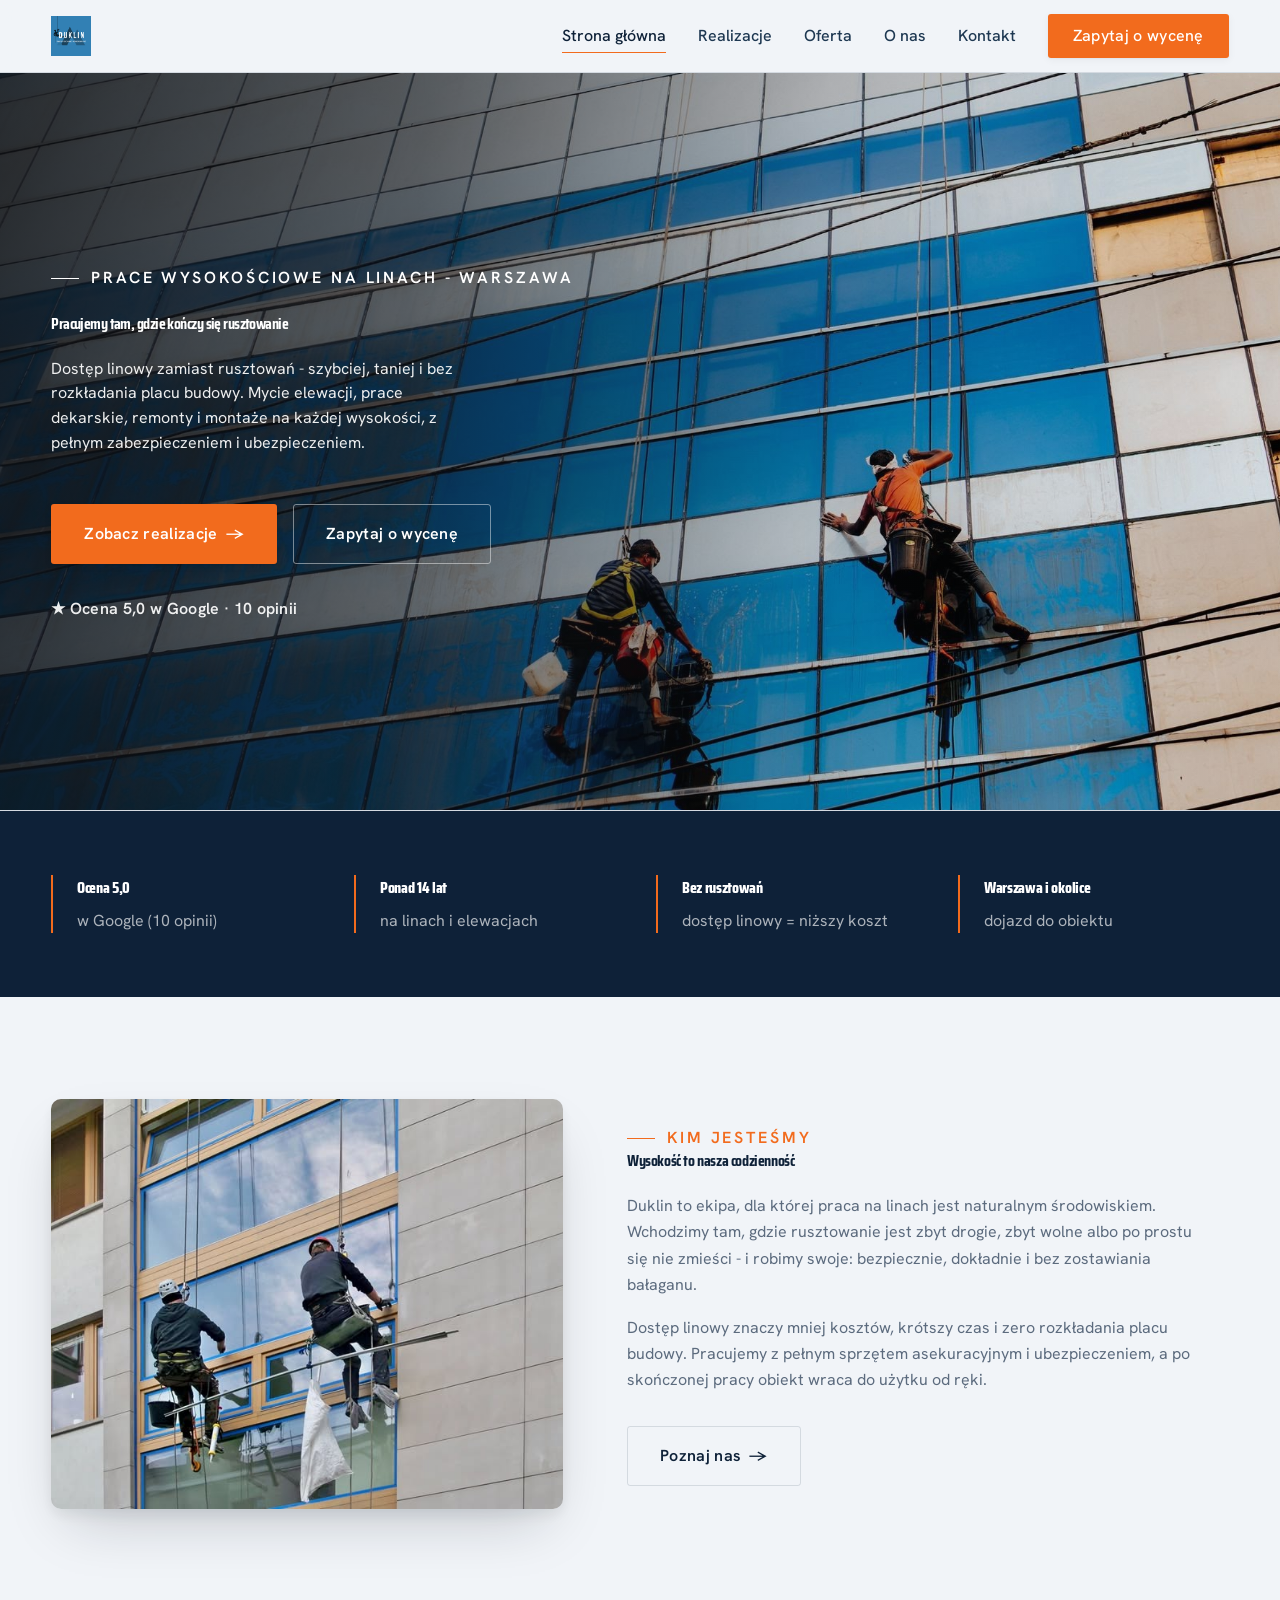
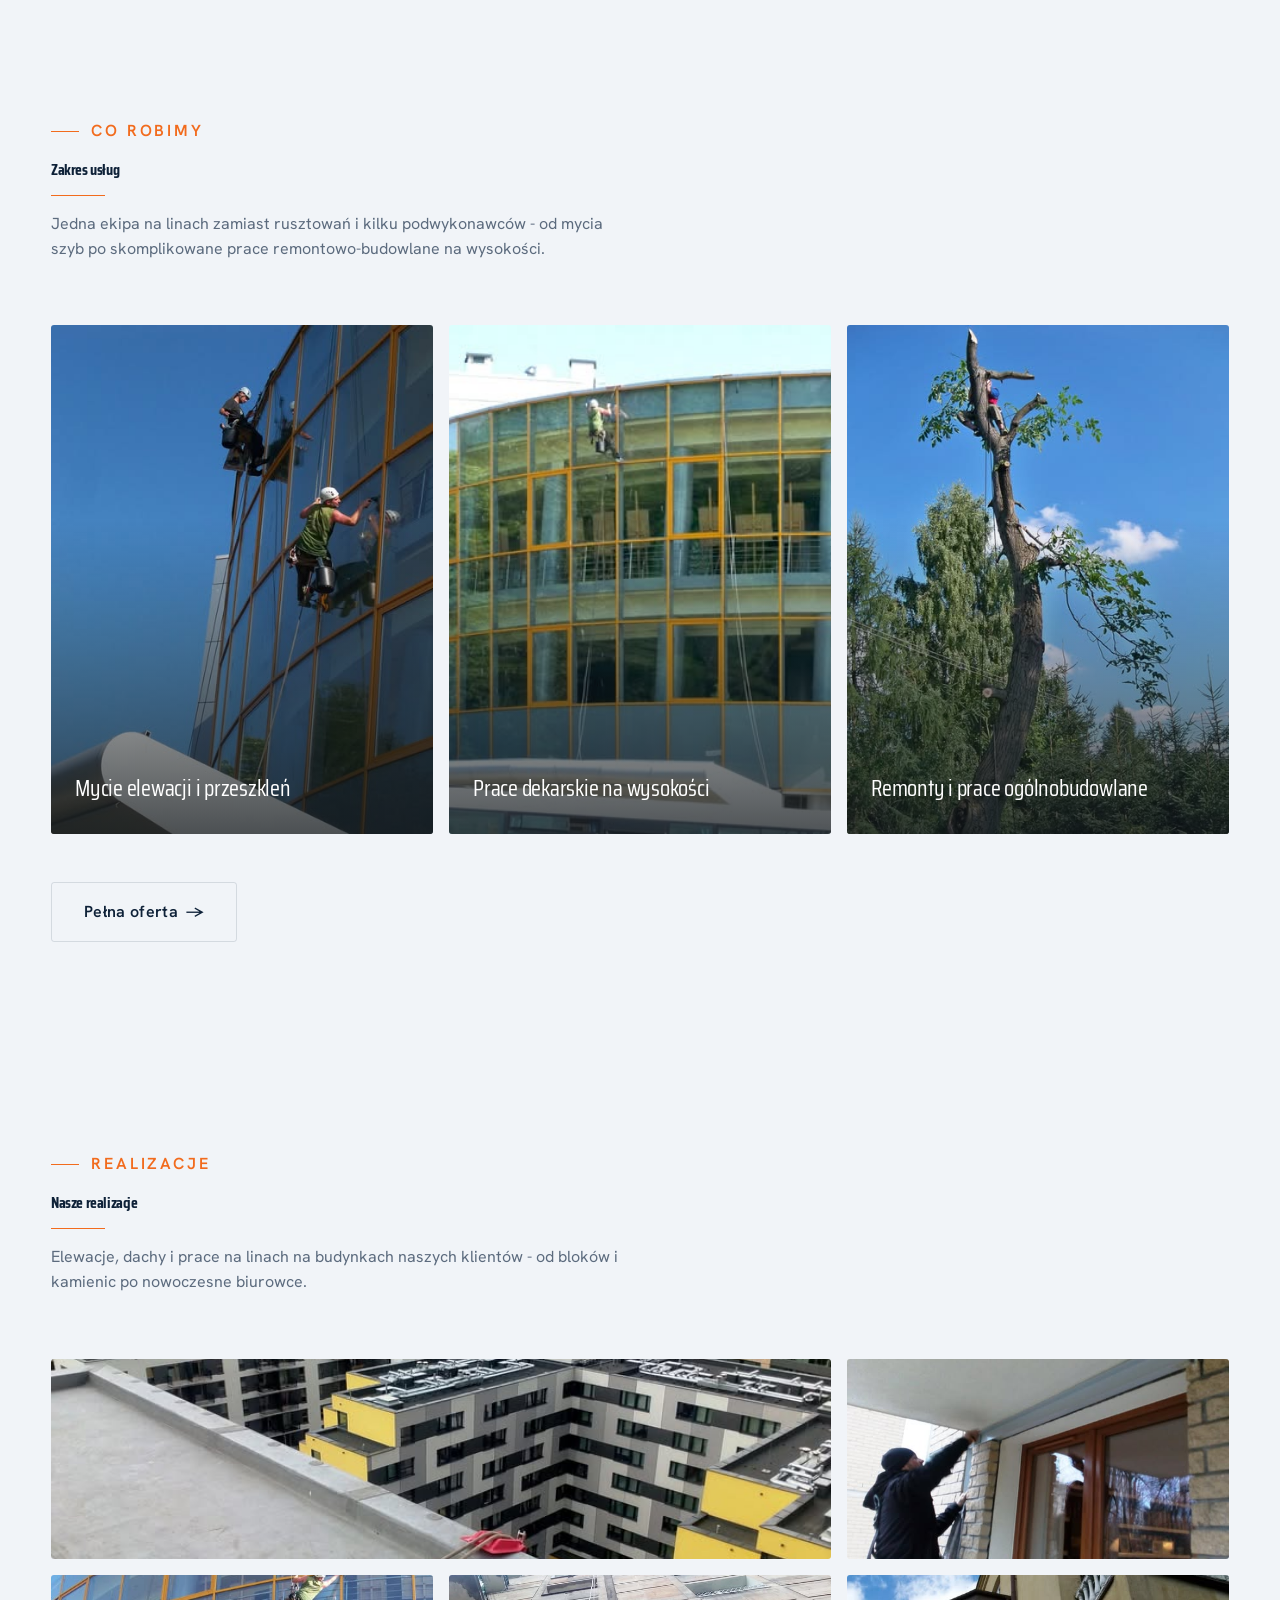
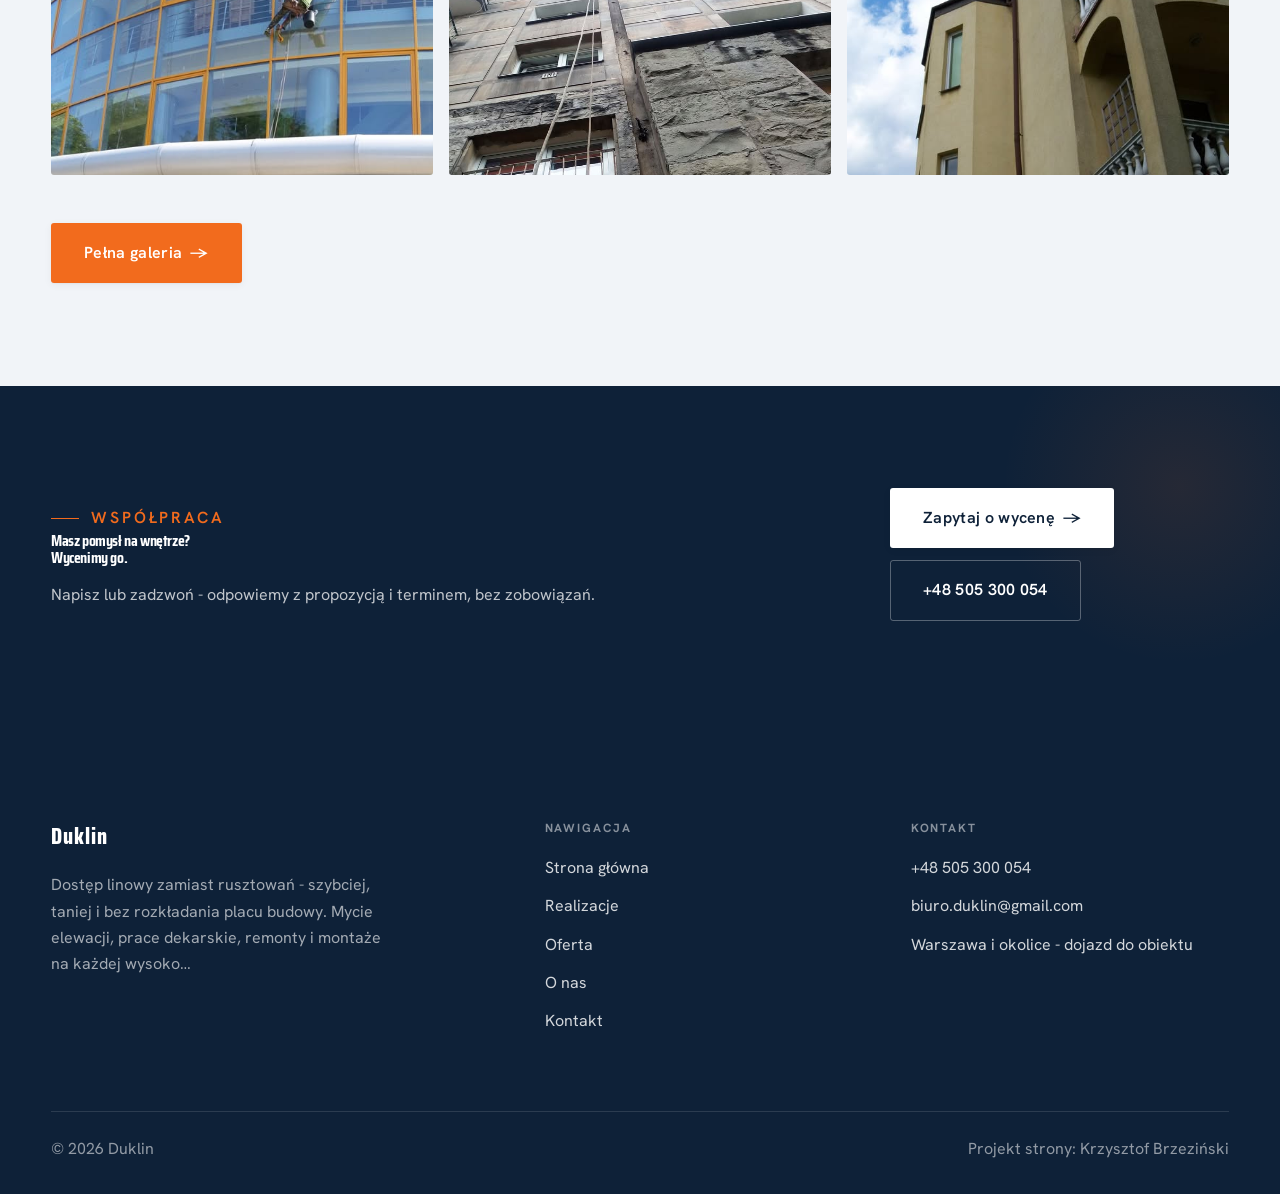
==== index.html @ f9e6fe44 "Strona demo: Duklin prace wysokościowe (multipage premium, realne zdjęcia z FB + logo + ocena 5,0)" ====
<!DOCTYPE html>
<html lang="pl">
<head>
<meta charset="UTF-8">
<meta name="viewport" content="width=device-width, initial-scale=1.0">
<title>Duklin - Prace wysokościowe na linach - Warszawa</title>
<meta name="description" content="Duklin - prace wysokościowe metodą dostępu linowego: mycie elewacji i szyb, prace dekarskie i remontowe na wysokości, montaż i zabezpieczenia. Bez rusztowań. Bezpłatna wycena.">
<link rel="preconnect" href="https://fonts.googleapis.com">
<link rel="preconnect" href="https://fonts.gstatic.com" crossorigin>
<link href="https://fonts.googleapis.com/css2?family=Saira+Condensed:wght@600;700;800&family=Hanken+Grotesk:wght@400;500;600&display=swap" rel="stylesheet">
<link rel="stylesheet" href="assets/styles.css">
</head>
<body>

<header class="nav">
  <div class="wrap nav-inner">
    <a class="brand brand-has-logo" href="index.html"><img class="brand-logo" src="img/logo.png" alt="Duklin"></a>
    <nav class="nav-links">
      <a href="index.html" class="active">Strona główna</a>
      <a href="realizacje.html">Realizacje</a>
      <a href="oferta.html">Oferta</a>
      <a href="o-nas.html">O nas</a>
      <a href="kontakt.html">Kontakt</a>
      <a href="kontakt.html" class="btn btn-accent">Zapytaj o wycenę</a>
    </nav>
    <button class="nav-toggle" aria-label="Menu"><span></span><span></span><span></span></button>
  </div>
</header>

<section class="hero-cine">
  <img src="img/hero.jpg" alt="Duklin - Pracujemy tam, gdzie kończy się rusztowanie">
  <div class="wrap">
    <div class="hero-copy">
      <span class="eyebrow">Prace wysokościowe na linach - Warszawa</span>
      <h1>Pracujemy tam, gdzie kończy się rusztowanie</h1>
      <p class="lead">Dostęp linowy zamiast rusztowań - szybciej, taniej i bez rozkładania placu budowy. Mycie elewacji, prace dekarskie, remonty i montaże na każdej wysokości, z pełnym zabezpieczeniem i ubezpieczeniem.</p>
      <div class="hero-actions">
        <a href="realizacje.html" class="btn btn-accent">Zobacz realizacje <span class="arr">→</span></a>
        <a href="kontakt.html" class="btn btn-ghost" style="color:#fff;border-color:rgba(255,255,255,.45)">Zapytaj o wycenę</a>
      </div>
      <div style="margin-top:var(--space-6);color:#fff;font-weight:600;letter-spacing:.02em;opacity:.92">★ Ocena 5,0 w Google · 10 opinii</div>
    </div>
  </div>
</section>
<section class="strip" style="padding-block:0">
  <div class="wrap">
    <div class="item reveal"><div class="k">Ocena 5,0</div><div class="v">w Google (10 opinii)</div></div>
    <div class="item reveal"><div class="k">Ponad 14 lat</div><div class="v">na linach i elewacjach</div></div>
    <div class="item reveal"><div class="k">Bez rusztowań</div><div class="v">dostęp linowy = niższy koszt</div></div>
    <div class="item reveal"><div class="k">Warszawa i okolice</div><div class="v">dojazd do obiektu</div></div>
  </div>
</section>
<section>
  <div class="wrap split">
    <div class="split-art reveal"><img src="img/g1.jpg" alt="Duklin - realizacja"></div>
    <div class="split-copy reveal">
      <span class="eyebrow">Kim jesteśmy</span>
      <h2>Wysokość to nasza codzienność</h2>
      <p class="muted">Duklin to ekipa, dla której praca na linach jest naturalnym środowiskiem. Wchodzimy tam, gdzie rusztowanie jest zbyt drogie, zbyt wolne albo po prostu się nie zmieści - i robimy swoje: bezpiecznie, dokładnie i bez zostawiania bałaganu.</p>
      <p class="muted">Dostęp linowy znaczy mniej kosztów, krótszy czas i zero rozkładania placu budowy. Pracujemy z pełnym sprzętem asekuracyjnym i ubezpieczeniem, a po skończonej pracy obiekt wraca do użytku od ręki.</p>
      <a href="o-nas.html" class="btn btn-ghost">Poznaj nas <span class="arr">→</span></a>
    </div>
  </div>
</section>
<section>
  <div class="wrap">
    <div class="head reveal">
      <span class="eyebrow">Co robimy</span>
      <h2>Zakres usług</h2>
      <p>Jedna ekipa na linach zamiast rusztowań i kilku podwykonawców - od mycia szyb po skomplikowane prace remontowo-budowlane na wysokości.</p>
    </div>
    <div class="gateways">
      <a href="oferta.html" class="gateway reveal"><img src="img/g2.jpg" alt="Mycie elewacji i przeszkleń"><span class="g-ttl">Mycie elewacji i przeszkleń</span></a>
      <a href="oferta.html" class="gateway reveal"><img src="img/g3.jpg" alt="Prace dekarskie na wysokości"><span class="g-ttl">Prace dekarskie na wysokości</span></a>
      <a href="oferta.html" class="gateway reveal"><img src="img/g4.jpg" alt="Remonty i prace ogólnobudowlane"><span class="g-ttl">Remonty i prace ogólnobudowlane</span></a>
    </div>
    <div style="margin-top:var(--space-7)" class="reveal"><a href="oferta.html" class="btn btn-ghost">Pełna oferta <span class="arr">→</span></a></div>
  </div>
</section>
<section>
  <div class="wrap">
    <div class="head reveal">
      <span class="eyebrow">Realizacje</span>
      <h2>Nasze realizacje</h2>
      <p>Elewacje, dachy i prace na linach na budynkach naszych klientów - od bloków i kamienic po nowoczesne biurowce.</p>
    </div>
    <div class="gallery">
      <div class="tile t-two3 reveal"><img src="img/g5.jpg" alt="Alpiniści na szklanej elewacji"><div class="cap">Alpiniści na szklanej elewacji<small>Mycie i prace na przeszkleniach biurowca</small></div></div>
      <div class="tile t-third reveal"><img src="img/g6.jpg" alt="Prace na linach przy biurowcu"><div class="cap">Prace na linach przy biurowcu<small>Dostęp linowy bez rusztowań</small></div></div>
      <div class="tile t-third reveal"><img src="img/g7.jpg" alt="Nowoczesny biurowiec"><div class="cap">Nowoczesny biurowiec<small>Mycie elewacji szklanej na wysokości</small></div></div>
      <div class="tile t-third reveal"><img src="img/g8.jpg" alt="Zejście po linie"><div class="cap">Zejście po linie<small>Prace na elewacji budynku</small></div></div>
      <div class="tile t-third reveal"><img src="img/g9.jpg" alt="Dach i panorama miasta"><div class="cap">Dach i panorama miasta<small>Prace dekarskie z dostępu linowego</small></div></div>
    </div>
    <div style="margin-top:var(--space-7)" class="reveal"><a href="realizacje.html" class="btn btn-accent">Pełna galeria <span class="arr">→</span></a></div>
  </div>
</section>
<section class="cta">
  <div class="wrap">
    <div class="reveal">
      <span class="eyebrow">Współpraca</span>
      <h2>Masz pomysł na wnętrze? Wycenimy go.</h2>
      <p>Napisz lub zadzwoń - odpowiemy z propozycją i terminem, bez zobowiązań.</p>
    </div>
    <div class="cta-actions reveal">
      <a href="kontakt.html" class="btn btn-light">Zapytaj o wycenę <span class="arr">→</span></a>
      <a href="tel:+48505300054" class="btn btn-ghost" style="color:#fff;border-color:rgba(255,255,255,.3)">+48 505 300 054</a>
    </div>
  </div>
</section>

<footer>
  <div class="wrap">
    <div class="foot-grid">
      <div class="foot-brand">
        <div class="name">Duklin</div>
        <p>Dostęp linowy zamiast rusztowań - szybciej, taniej i bez rozkładania placu budowy. Mycie elewacji, prace dekarskie, remonty i montaże na każdej wysoko…</p>
      </div>
      <div class="foot-col">
        <h4>Nawigacja</h4>
        <a href="index.html">Strona główna</a>
        <a href="realizacje.html">Realizacje</a>
        <a href="oferta.html">Oferta</a>
        <a href="o-nas.html">O nas</a>
        <a href="kontakt.html">Kontakt</a>
      </div>
      <div class="foot-col">
        <h4>Kontakt</h4>
        <a href="tel:+48505300054">+48 505 300 054</a>
        <a href="mailto:biuro.duklin@gmail.com">biuro.duklin@gmail.com</a>
        <p>Warszawa i okolice - dojazd do obiektu</p>
      </div>
    </div>
    <div class="foot-bot">
      <span>© 2026 Duklin</span>
      <span>Projekt strony: Krzysztof Brzeziński</span>
    </div>
  </div>
</footer>


<script src="assets/main.js"></script>
</body>
</html>
---- assets/styles.css ----
/* ============================================================
   STOLBASZ — premium, architektoniczny B2B fit-out
   Jasna paleta, zero brązu. System wg premium-web-craft.
   Projekt strony: Krzysztof Brzeziński
   ============================================================ */

:root{
  /* PALETA — jasna, architektoniczna, chłodna */
  --paper:#F1F4F8;          /* główne tło */
  --paper-2:#E2E8F0;        /* sekcje alternatywne (chłodny jasny szary) */
  --paper-3:#E2E8F0;        /* delikatne wypełnienia */
  --ink:#0E2138;            /* tekst główny — chłodny grafit */
  --ink-soft:#1E3852;       /* nagłówki drugorzędne */
  --muted:#5C6B7E;          /* tekst poboczny */
  --line:rgba(14,33,56,.12);/* hairline */
  --accent:#F26B1D;         /* stonowany petrol-slate — jedyny akcent */
  --accent-d:#D2540C;
  --accent-soft:rgba(242,107,29,.10);
  --dark:#0E2138;           /* sekcje ciemne (stopka/CTA) */

  /* ODSTĘPY — skala 4/8 */
  --space-1:4px; --space-2:8px; --space-3:12px; --space-4:16px; --space-5:24px;
  --space-6:32px; --space-7:48px; --space-8:64px; --space-9:96px; --space-10:128px;

  /* TYPOGRAFIA — fluid clamp() */
  --text-sm:clamp(.82rem,.8rem+.1vw,.9rem);
  --text-base:clamp(1rem,.97rem+.15vw,1.1rem);
  --text-lg:clamp(1.12rem,1.05rem+.3vw,1.3rem);
  --text-h3:clamp(1.2rem,1.1rem+.5vw,1.5rem);
  --text-h2:clamp(1.9rem,1.5rem+1.9vw,2.8rem);
  --text-h1:clamp(2.6rem,1.9rem+3.6vw,4.6rem);

  /* PROMIENIE — architektoniczne, raczej ostre */
  --r-sm:3px; --r-md:6px; --r-lg:10px;

  /* RUCH */
  --ease:cubic-bezier(.25,.46,.45,.94); --dur:.24s;

  /* CIENIE — miękkie, warstwowe */
  --sh-sm:0 1px 2px rgba(16,24,32,.04), 0 2px 8px rgba(16,24,32,.05);
  --sh-md:0 2px 6px rgba(16,24,32,.05), 0 12px 28px -8px rgba(16,24,32,.12);
  --sh-lg:0 6px 14px rgba(16,24,32,.07), 0 26px 56px -18px rgba(16,24,32,.22);

  --hairline:1px solid var(--line);

  --font-display:'Saira Condensed','Hanken Grotesk',sans-serif;
  --font-body:'Hanken Grotesk',sans-serif;
}

*{box-sizing:border-box;margin:0;padding:0}
html{scroll-behavior:smooth}
body{
  font-family:var(--font-body);
  font-size:var(--text-base);
  line-height:1.65;
  color:var(--ink);
  background:var(--paper);
  -webkit-font-smoothing:antialiased;
  text-rendering:optimizeLegibility;
}
img{max-width:100%;display:block}
a{color:inherit;text-decoration:none}

.wrap{width:min(92%,1180px);margin-inline:auto}
section{padding-block:clamp(52px,6.5vw,96px)}

h1,h2,h3{font-family:var(--font-display);font-weight:700;line-height:1.08;letter-spacing:-.02em;color:var(--ink)}
h1{font-size:var(--text-h1);letter-spacing:-.035em}
h2{font-size:var(--text-h2);letter-spacing:-.025em}
h3{font-size:var(--text-h3)}
p{max-width:65ch}

.eyebrow{
  font-family:var(--font-body);
  font-size:var(--text-sm);
  font-weight:600;
  letter-spacing:.18em;
  text-transform:uppercase;
  color:var(--accent);
  display:inline-flex;align-items:center;gap:var(--space-3);
}
.eyebrow::before{content:"";width:28px;height:1px;background:var(--accent);display:inline-block}

.muted{color:var(--muted)}
.lead{font-size:var(--text-lg);line-height:1.55;color:var(--ink-soft);max-width:50ch}

/* ---------- BUTTONS ---------- */
.btn{
  display:inline-flex;align-items:center;gap:var(--space-2);
  font-weight:600;font-size:var(--text-sm);letter-spacing:.02em;
  padding:var(--space-4) var(--space-6);
  border-radius:var(--r-sm);
  transition:transform var(--dur) var(--ease),box-shadow var(--dur) var(--ease),background var(--dur) var(--ease);
  cursor:pointer;border:1px solid transparent;
}
.btn-accent{background:var(--accent);color:#fff;box-shadow:var(--sh-sm)}
.btn-accent:hover{background:var(--accent-d);transform:translateY(-2px);box-shadow:var(--sh-md)}
.btn-accent:active{transform:translateY(0);box-shadow:var(--sh-sm)}
.btn-ghost{background:transparent;color:var(--ink);border-color:var(--line)}
.btn-ghost:hover{border-color:var(--accent);color:var(--accent);transform:translateY(-2px)}
.btn-light{background:#fff;color:var(--ink);box-shadow:var(--sh-sm)}
.btn-light:hover{transform:translateY(-2px);box-shadow:var(--sh-md)}
.btn .arr{transition:transform var(--dur) var(--ease)}
.btn:hover .arr{transform:translateX(4px)}

/* ---------- NAV ---------- */
.nav{
  position:sticky;top:0;z-index:50;
  background:color-mix(in srgb,var(--paper) 88%,transparent);
  backdrop-filter:saturate(140%) blur(10px);
  border-bottom:var(--hairline);
}
.nav-inner{display:flex;align-items:center;justify-content:space-between;height:72px}
.brand{display:flex;flex-direction:column;line-height:1}
.brand .name{font-family:var(--font-display);font-weight:800;font-size:1.35rem;letter-spacing:.04em}
.brand .sub{font-size:.62rem;letter-spacing:.34em;text-transform:uppercase;color:var(--muted);margin-top:5px}
.nav-links{display:flex;align-items:center;gap:var(--space-6)}
.nav-links a{font-size:var(--text-sm);font-weight:500;color:var(--ink-soft);position:relative;padding-block:4px;transition:color var(--dur) var(--ease)}
.nav-links a::after{content:"";position:absolute;left:0;bottom:0;width:0;height:1.5px;background:var(--accent);transition:width var(--dur) var(--ease)}
.nav-links a:hover,.nav-links a.active{color:var(--ink)}
.nav-links a:hover::after,.nav-links a.active::after{width:100%}
.nav-links .btn{padding:var(--space-2) var(--space-5)}
/* przyciski w nav: właściwy kolor (przebij .nav-links a) + bez podkreślenia */
.nav-links a.btn-accent{color:#fff}
.nav-links a.btn-ghost,.nav-links a.btn-light{color:var(--ink)}
.nav-links a.btn::after{display:none}
.nav-toggle{display:none;background:none;border:none;cursor:pointer;flex-direction:column;gap:5px;padding:8px}
.nav-toggle span{width:24px;height:2px;background:var(--ink);transition:var(--dur)}

/* ---------- HERO (split) ---------- */
.hero{position:relative;overflow:hidden;border-bottom:var(--hairline)}
.hero-grid{display:grid;grid-template-columns:1.05fr .95fr;gap:clamp(24px,4vw,60px);align-items:center;
  padding-block:clamp(36px,4.5vw,64px)}
.hero-copy .eyebrow{margin-bottom:var(--space-5)}
.hero-copy h1{margin-bottom:var(--space-5)}
.hero-copy .lead{margin-bottom:var(--space-7)}
.hero-actions{display:flex;flex-wrap:wrap;gap:var(--space-4)}
.hero-art{position:relative;aspect-ratio:4/3;border-radius:var(--r-lg);overflow:hidden;box-shadow:var(--sh-lg)}
.hero-art img{width:100%;height:100%;object-fit:cover}
.hero-art::after{content:"";position:absolute;inset:0;background:linear-gradient(180deg,transparent 55%,rgba(18,24,28,.28))}
.hero-badge{position:absolute;left:var(--space-5);bottom:var(--space-5);z-index:2;
  background:rgba(252,252,251,.94);backdrop-filter:blur(4px);
  border-radius:var(--r-md);padding:var(--space-4) var(--space-5);box-shadow:var(--sh-md);max-width:78%}
.hero-badge strong{display:block;font-family:var(--font-display);font-size:1rem;letter-spacing:-.01em}
.hero-badge span{font-size:var(--text-sm);color:var(--muted)}

/* ---------- HERO duży / kinowy (strona główna) ---------- */
.hero-cine{position:relative;min-height:clamp(560px,82vh,840px);display:flex;align-items:center;overflow:hidden;border-bottom:var(--hairline)}
.hero-cine>img{position:absolute;inset:0;width:100%;height:100%;object-fit:cover;z-index:0}
.hero-cine::after{content:"";position:absolute;inset:0;z-index:1;
  background:linear-gradient(95deg,rgba(13,18,23,.86) 0%,rgba(13,18,23,.64) 32%,rgba(13,18,23,.24) 62%,rgba(13,18,23,.04) 100%)}
.hero-cine .wrap{position:relative;z-index:2;padding-block:var(--space-8)}
.hero-cine .hero-copy{max-width:660px}
.hero-cine .eyebrow{color:#fff;margin-bottom:var(--space-5)}
.hero-cine .eyebrow::before{background:#fff}
.hero-cine h1{color:#fff;margin-bottom:var(--space-5);font-size:clamp(2.9rem,2rem+4.4vw,5.2rem)}
.hero-cine .lead{color:rgba(255,255,255,.92);max-width:48ch;margin-bottom:var(--space-7)}
.hero-cine .hero-actions{display:flex;flex-wrap:wrap;gap:var(--space-4)}
@media(max-width:680px){
  .hero-cine{min-height:clamp(520px,76vh,640px);align-items:flex-end}
  .hero-cine::after{background:linear-gradient(0deg,rgba(13,18,23,.9) 6%,rgba(13,18,23,.45) 55%,rgba(13,18,23,.25) 100%)}
  .hero-cine .wrap{padding-bottom:var(--space-9)}
}

/* full-bleed hero variant (podstrony) */
.pagehead{position:relative;min-height:46vh;display:flex;align-items:flex-end;overflow:hidden;border-bottom:var(--hairline)}
.pagehead img{position:absolute;inset:0;width:100%;height:100%;object-fit:cover}
.pagehead::after{content:"";position:absolute;inset:0;background:linear-gradient(180deg,rgba(18,24,28,.25),rgba(18,24,28,.62))}
.pagehead .wrap{position:relative;z-index:2;padding-block:var(--space-9);color:#fff}
.pagehead h1{color:#fff;max-width:18ch}
.pagehead .eyebrow{color:#fff}
.pagehead .eyebrow::before{background:#fff}
.pagehead p{color:rgba(255,255,255,.86);margin-top:var(--space-4);max-width:54ch}

/* ---------- STRIP (pasek skrótów / liczby) ---------- */
.strip{background:var(--dark);color:#fff}
.strip .wrap{display:grid;grid-template-columns:repeat(4,1fr);gap:var(--space-6);padding-block:var(--space-8)}
.strip .item .k{font-family:var(--font-display);font-size:clamp(1.6rem,1.2rem+1.4vw,2.4rem);font-weight:800;letter-spacing:-.02em;color:#fff}
.strip .item .v{font-size:var(--text-sm);color:rgba(255,255,255,.66);margin-top:var(--space-2);line-height:1.45}
.strip .item{border-left:2px solid var(--accent);padding-left:var(--space-5)}

/* ---------- SECTION HEAD ---------- */
.head{max-width:48rem;margin-bottom:var(--space-8)}
.head.center{margin-inline:auto;text-align:center}
.head .eyebrow{margin-bottom:var(--space-4)}
.head h2{margin-bottom:var(--space-4)}
.head p{color:var(--muted);font-size:var(--text-lg);line-height:1.55}
.head.center p{margin-inline:auto}

/* ---------- INTRO SPLIT ---------- */
.split{display:grid;grid-template-columns:.92fr 1.08fr;gap:clamp(28px,5vw,80px);align-items:center}
.split.rev{grid-template-columns:1.08fr .92fr}
.split.rev .split-art{order:-1}
.split-art{position:relative;aspect-ratio:5/4;border-radius:var(--r-lg);overflow:hidden;box-shadow:var(--sh-lg)}
.split-art img{width:100%;height:100%;object-fit:cover}
.split-copy h2{margin-bottom:var(--space-5)}
.split-copy p+p{margin-top:var(--space-4)}
.split-copy .btn{margin-top:var(--space-6)}

/* ---------- SERVICES (zakres) ---------- */
.svc-grid{display:grid;grid-template-columns:repeat(auto-fit,minmax(280px,1fr));gap:var(--space-5)}
.svc{background:#fff;border:var(--hairline);border-radius:var(--r-md);padding:var(--space-7) var(--space-6);
  transition:transform var(--dur) var(--ease),box-shadow var(--dur) var(--ease),border-color var(--dur) var(--ease);
  position:relative;overflow:hidden}
.svc::before{content:"";position:absolute;left:0;top:0;width:3px;height:0;background:var(--accent);transition:height var(--dur) var(--ease)}
.svc:hover{transform:translateY(-4px);box-shadow:var(--sh-md);border-color:transparent}
.svc:hover::before{height:100%}
.svc .ic{font-family:var(--font-display);font-size:.8rem;font-weight:700;letter-spacing:.12em;color:var(--accent);margin-bottom:var(--space-4)}
.svc h3{margin-bottom:var(--space-3);font-size:1.22rem}
.svc p{color:var(--muted);font-size:var(--text-base);line-height:1.6}

/* big detailed service rows */
.svc-row{display:grid;grid-template-columns:.8fr 1.2fr;gap:clamp(20px,4vw,60px);align-items:center;padding-block:var(--space-8)}
.svc-row+.svc-row{border-top:var(--hairline)}
.svc-row.rev{grid-template-columns:1.2fr .8fr}
.svc-row.rev .svc-row-art{order:-1}
.svc-row-art{aspect-ratio:4/3;border-radius:var(--r-md);overflow:hidden;box-shadow:var(--sh-md)}
.svc-row-art img{width:100%;height:100%;object-fit:cover}
.svc-row h3{font-size:1.5rem;margin-bottom:var(--space-4)}
.svc-row .num{font-family:var(--font-display);font-size:.85rem;font-weight:700;letter-spacing:.14em;color:var(--accent);display:block;margin-bottom:var(--space-3)}
.svc-row ul{list-style:none;margin-top:var(--space-4);display:flex;flex-direction:column;gap:var(--space-2)}
.svc-row li{position:relative;padding-left:var(--space-5);color:var(--muted);font-size:var(--text-base)}
.svc-row li::before{content:"";position:absolute;left:0;top:.62em;width:8px;height:1px;background:var(--accent)}

/* ---------- GALLERY (realizacje) ---------- */
.gallery{display:grid;grid-template-columns:repeat(12,1fr);gap:var(--space-4);grid-auto-rows:200px}
.tile{position:relative;overflow:hidden;border-radius:var(--r-md);box-shadow:var(--sh-sm);
  transition:transform var(--dur) var(--ease),box-shadow var(--dur) var(--ease)}
.tile img{width:100%;height:100%;object-fit:cover;transition:transform .6s var(--ease)}
.tile:hover{box-shadow:var(--sh-md)}
.tile:hover img{transform:scale(1.05)}
.tile .cap{position:absolute;left:0;right:0;bottom:0;padding:var(--space-5) var(--space-4) var(--space-4);
  background:linear-gradient(transparent,rgba(18,24,28,.78));color:#fff;
  font-size:var(--text-sm);font-weight:600;letter-spacing:.01em;
  opacity:0;transform:translateY(8px);transition:var(--dur) var(--ease)}
.tile:hover .cap{opacity:1;transform:translateY(0)}
.tile .cap small{display:block;font-weight:400;opacity:.78;letter-spacing:.04em;text-transform:uppercase;font-size:.66rem;margin-top:3px}
/* bento spans */
.t-wide{grid-column:span 6}
.t-tall{grid-column:span 6;grid-row:span 2}
.t-std{grid-column:span 6}
.t-third{grid-column:span 4}
.t-two3{grid-column:span 8}

/* ---------- TRUST / WIARYGODNOŚĆ ---------- */
.trust{background:var(--paper-2)}
.trust-grid{display:grid;grid-template-columns:repeat(auto-fit,minmax(240px,1fr));gap:var(--space-5);margin-top:var(--space-7)}
.trust-card{background:#fff;border-radius:var(--r-md);padding:var(--space-7) var(--space-6);box-shadow:var(--sh-sm);border-top:3px solid var(--accent)}
.trust-card .big{font-family:var(--font-display);font-size:clamp(1.8rem,1.3rem+1.6vw,2.6rem);font-weight:800;letter-spacing:-.02em;color:var(--ink);line-height:1}
.trust-card h3{font-size:1.12rem;margin:var(--space-3) 0 var(--space-2)}
.trust-card p{color:var(--muted);font-size:var(--text-base);line-height:1.55}

/* ---------- CTA band ---------- */
.cta{background:var(--dark);color:#fff;position:relative;overflow:hidden}
.cta .wrap{display:grid;grid-template-columns:1.4fr .6fr;gap:var(--space-7);align-items:center;position:relative;z-index:2}
.cta h2{color:#fff;max-width:20ch}
.cta p{color:rgba(255,255,255,.74);margin-top:var(--space-4)}
.cta-actions{display:flex;flex-direction:column;gap:var(--space-3);align-items:flex-start}
.cta::before{content:"";position:absolute;right:-80px;top:-80px;width:360px;height:360px;border-radius:50%;
  background:radial-gradient(circle,var(--accent-soft),transparent 70%)}

/* ---------- CONTACT ---------- */
.contact-grid{display:grid;grid-template-columns:.85fr 1.15fr;gap:clamp(28px,4vw,56px);align-items:start}
.info-list{display:flex;flex-direction:column;gap:var(--space-2)}
.info-row{display:flex;gap:var(--space-4);align-items:flex-start;padding-block:var(--space-4);border-bottom:var(--hairline)}
.info-row .ic{flex:none;width:42px;height:42px;display:grid;place-items:center;border-radius:50%;
  background:var(--accent-soft);color:var(--accent);font-size:1.05rem}
.info-row .lbl{font-size:.72rem;letter-spacing:.14em;text-transform:uppercase;color:var(--muted)}
.info-row .val{font-weight:600;font-size:var(--text-base);margin-top:2px}
.info-row a.val:hover{color:var(--accent)}
.map{border:none;border-radius:var(--r-lg);box-shadow:var(--sh-md);width:100%;height:100%;min-height:380px;filter:grayscale(.2) contrast(1.02)}
.form{background:#fff;border:var(--hairline);border-radius:var(--r-lg);padding:clamp(24px,3vw,40px);box-shadow:var(--sh-sm)}
.form .fld{margin-bottom:var(--space-5)}
.form label{display:block;font-size:var(--text-sm);font-weight:600;margin-bottom:var(--space-2)}
.form input,.form textarea{width:100%;font-family:inherit;font-size:var(--text-base);color:var(--ink);
  padding:var(--space-4);border:var(--hairline);border-radius:var(--r-sm);background:var(--paper);transition:border-color var(--dur)}
.form input:focus,.form textarea:focus{outline:none;border-color:var(--accent);background:#fff}
.form textarea{resize:vertical;min-height:120px}
.form .note{font-size:var(--text-sm);color:var(--muted);margin-top:var(--space-3)}

/* ---------- FOOTER ---------- */
footer{background:var(--dark);color:#fff;padding-block:var(--space-9) var(--space-6)}
.foot-grid{display:grid;grid-template-columns:1.4fr 1fr 1fr;gap:var(--space-7);margin-bottom:var(--space-8)}
.foot-brand .name{font-family:var(--font-display);font-weight:800;font-size:1.4rem;letter-spacing:.04em}
.foot-brand p{color:rgba(255,255,255,.62);margin-top:var(--space-4);font-size:var(--text-base);max-width:38ch}
.foot-col h4{font-size:.74rem;letter-spacing:.16em;text-transform:uppercase;color:rgba(255,255,255,.5);margin-bottom:var(--space-4)}
.foot-col a,.foot-col p{display:block;color:rgba(255,255,255,.82);font-size:var(--text-base);margin-bottom:var(--space-3)}
.foot-col a:hover{color:#fff}
.foot-bot{border-top:1px solid rgba(255,255,255,.12);padding-top:var(--space-5);display:flex;justify-content:space-between;flex-wrap:wrap;gap:var(--space-3);
  font-size:var(--text-sm);color:rgba(255,255,255,.55)}
.foot-bot a:hover{color:#fff}

/* ---------- REVEAL ---------- */
.reveal{opacity:0;transform:translateY(22px);transition:opacity .6s var(--ease),transform .6s var(--ease)}
.reveal.in{opacity:1;transform:none}

/* ---------- RESPONSIVE ---------- */
@media(max-width:920px){
  .hero-grid,.split,.split.rev,.svc-row,.svc-row.rev,.cta .wrap,.contact-grid,.foot-grid{grid-template-columns:1fr}
  .split.rev .split-art,.svc-row.rev .svc-row-art{order:0}
  .hero-art{aspect-ratio:16/10;max-height:420px}
  .strip .wrap{grid-template-columns:repeat(2,1fr);gap:var(--space-7)}
  .gallery{grid-auto-rows:180px}
  .t-wide,.t-tall,.t-std,.t-third,.t-two3{grid-column:span 6}
  .t-tall{grid-row:span 1}
  .cta-actions{flex-direction:row;flex-wrap:wrap}
  .foot-grid{gap:var(--space-6)}
}
@media(max-width:680px){
  .nav-links{position:fixed;inset:72px 0 auto 0;background:var(--paper);flex-direction:column;align-items:stretch;
    gap:0;padding:var(--space-4) 6%;border-bottom:var(--hairline);box-shadow:var(--sh-md);
    transform:translateY(-120%);transition:transform var(--dur) var(--ease)}
  .nav-links.open{transform:translateY(0)}
  .nav-links a{padding-block:var(--space-4);border-bottom:var(--hairline)}
  .nav-links .btn{margin-top:var(--space-3);justify-content:center}
  .nav-toggle{display:flex}
  .strip .wrap{grid-template-columns:1fr}
  .gallery{grid-template-columns:repeat(6,1fr)}
  .foot-grid{grid-template-columns:1fr}
}
@media(prefers-reduced-motion:reduce){
  *{animation-duration:.01ms!important;transition:none!important}
  .reveal{opacity:1!important;transform:none!important}
  html{scroll-behavior:auto}
}

/* ============================================================
   PREMIUM LAYER — destylat deep-researchu branż (anty-AI, spokój).
   Zmienne STOLBASZ (--accent/--ink/--paper/--line/--dark). Ruch ledwo
   zauważalny, krzywa cubic-bezier(.16,.84,.44,1); prefers-reduced-motion
   pokryte blanketem wyżej. Karty hairline zamiast cieni = #1 sygnał „nie-AI".
   ============================================================ */

/* więcej oddechu między sekcjami (liderzy: 110-130px) */
section{padding-block:clamp(64px,8vw,128px)}

/* 1) Aksamitny reveal — dłuższa, miękka krzywa zamiast „skoku" */
.reveal{transition:opacity .9s cubic-bezier(.16,.84,.44,1),transform .9s cubic-bezier(.16,.84,.44,1);will-change:opacity,transform}
/* stagger TYLKO w galerii (tam pozycja = porządek dzieci) */
.gallery .reveal:nth-child(2){transition-delay:.07s}
.gallery .reveal:nth-child(3){transition-delay:.14s}
.gallery .reveal:nth-child(4){transition-delay:.21s}
.gallery .reveal:nth-child(5){transition-delay:.28s}
.gallery .reveal:nth-child(6){transition-delay:.35s}

/* 2) Hero — powolny „oddech kadru" (Ken Burns), tylko desktop (bateria) */
@keyframes heroBreath{from{transform:scale(1.06)}to{transform:scale(1.12) translateY(-1.2%)}}
@media(min-width:900px){
  .hero-cine>img{transform:scale(1.06);animation:heroBreath 24s ease-in-out infinite alternate}
}

/* 3) Akcentowy hairline pod nagłówkiem sekcji, który „rysuje się" przy wejściu */
.head h2{position:relative;padding-bottom:18px}
.head h2::after{content:"";position:absolute;left:0;bottom:0;height:1px;width:0;background:var(--accent);transition:width 1s cubic-bezier(.16,.84,.44,1) .15s}
.head.center h2::after{left:50%;transform:translateX(-50%)}
.head.reveal.in h2::after,.head.center.reveal.in h2::after{width:54px}

/* 4) Karty HAIRLINE zamiast cieni/zaokrągleń (najmocniejszy anty-AI detal) */
.svc{background:transparent;border:1px solid var(--line);border-radius:var(--r-sm);box-shadow:none}
.svc:hover{box-shadow:none;border-color:var(--accent);transform:translateY(-3px)}
.trust-card{background:transparent;box-shadow:none;border:1px solid var(--line);border-top:2px solid var(--accent);border-radius:var(--r-sm)}
.tile{box-shadow:none;border-radius:var(--r-sm)}
.tile:hover{box-shadow:none}

/* 5) Sticky-nav kondensuje się po przewinięciu (sygnał dopracowania) */
.nav{transition:box-shadow .4s ease,background .4s ease}
.nav.is-stuck{box-shadow:0 1px 0 var(--line),0 14px 30px -24px rgba(0,0,0,.45)}
.nav-inner{transition:height .35s var(--ease)}
.nav.is-stuck .nav-inner{height:60px}

/* 6) MANIFESTO — pełnoekranowy cytat-bohater (zastępuje generyczne „Dlaczego my") */
.manifesto{background:var(--paper-2);text-align:center}
.manifesto .wrap{max-width:60rem}
.manifesto p{font-family:var(--font-display);font-style:italic;font-size:clamp(1.6rem,1rem+2.4vw,2.8rem);line-height:1.32;color:var(--ink-soft);margin-inline:auto;max-width:26ch;position:relative;padding-top:var(--space-8)}
.manifesto p::before{content:"";position:absolute;top:0;left:50%;transform:translateX(-50%);width:54px;height:1px;background:var(--accent)}
.manifesto p span{color:var(--accent);font-style:italic}

/* 7) GATEWAYS — 3 duże bramy-zdjęcia (zamiast paska menu usług) */
.gateways{display:grid;grid-template-columns:repeat(3,1fr);gap:var(--space-4)}
.gateway{position:relative;aspect-ratio:3/4;overflow:hidden;border-radius:var(--r-sm);display:block}
.gateway img{width:100%;height:100%;object-fit:cover;transition:transform .8s var(--ease),filter .5s var(--ease)}
.gateway::after{content:"";position:absolute;inset:0;background:linear-gradient(180deg,transparent 38%,rgba(18,24,28,.74))}
.gateway:hover img{transform:scale(1.05);filter:brightness(1.05)}
.gateway .g-ttl{position:absolute;left:0;right:0;bottom:0;z-index:2;padding:var(--space-6) var(--space-5);color:#fff;font-family:var(--font-display);font-size:1.45rem;letter-spacing:-.01em;line-height:1.15}
.gateway .g-ttl small{display:block;font-family:var(--font-body);font-size:var(--text-sm);font-weight:400;opacity:.82;letter-spacing:.03em;margin-top:5px}
@media(max-width:760px){.gateways{grid-template-columns:1fr}.gateway{aspect-ratio:16/10}}

/* 8) LOGO klienta w nagłówku (gdy podane --logo) */
.brand-logo{height:40px;width:auto;max-width:220px;object-fit:contain;display:block}
.nav.is-stuck .brand-logo{height:34px}
@media(max-width:680px){.brand-logo{height:32px}}
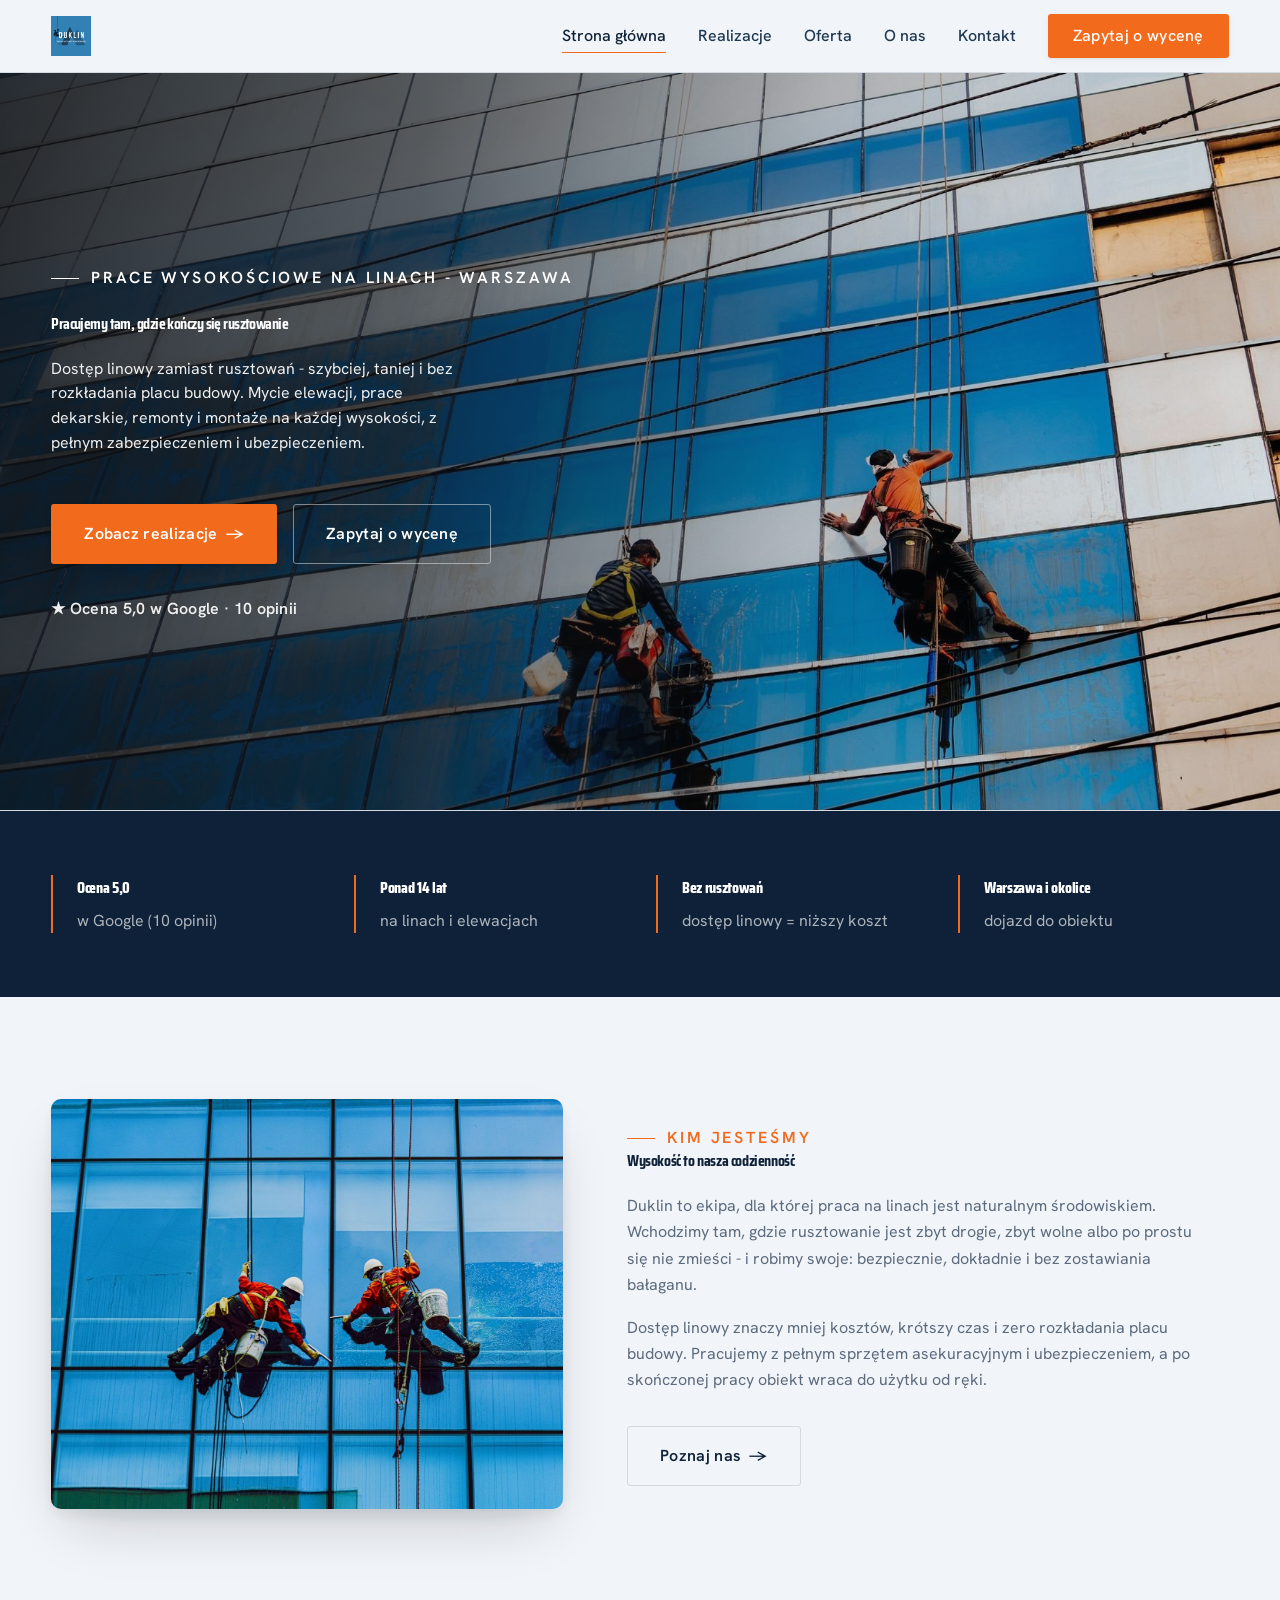
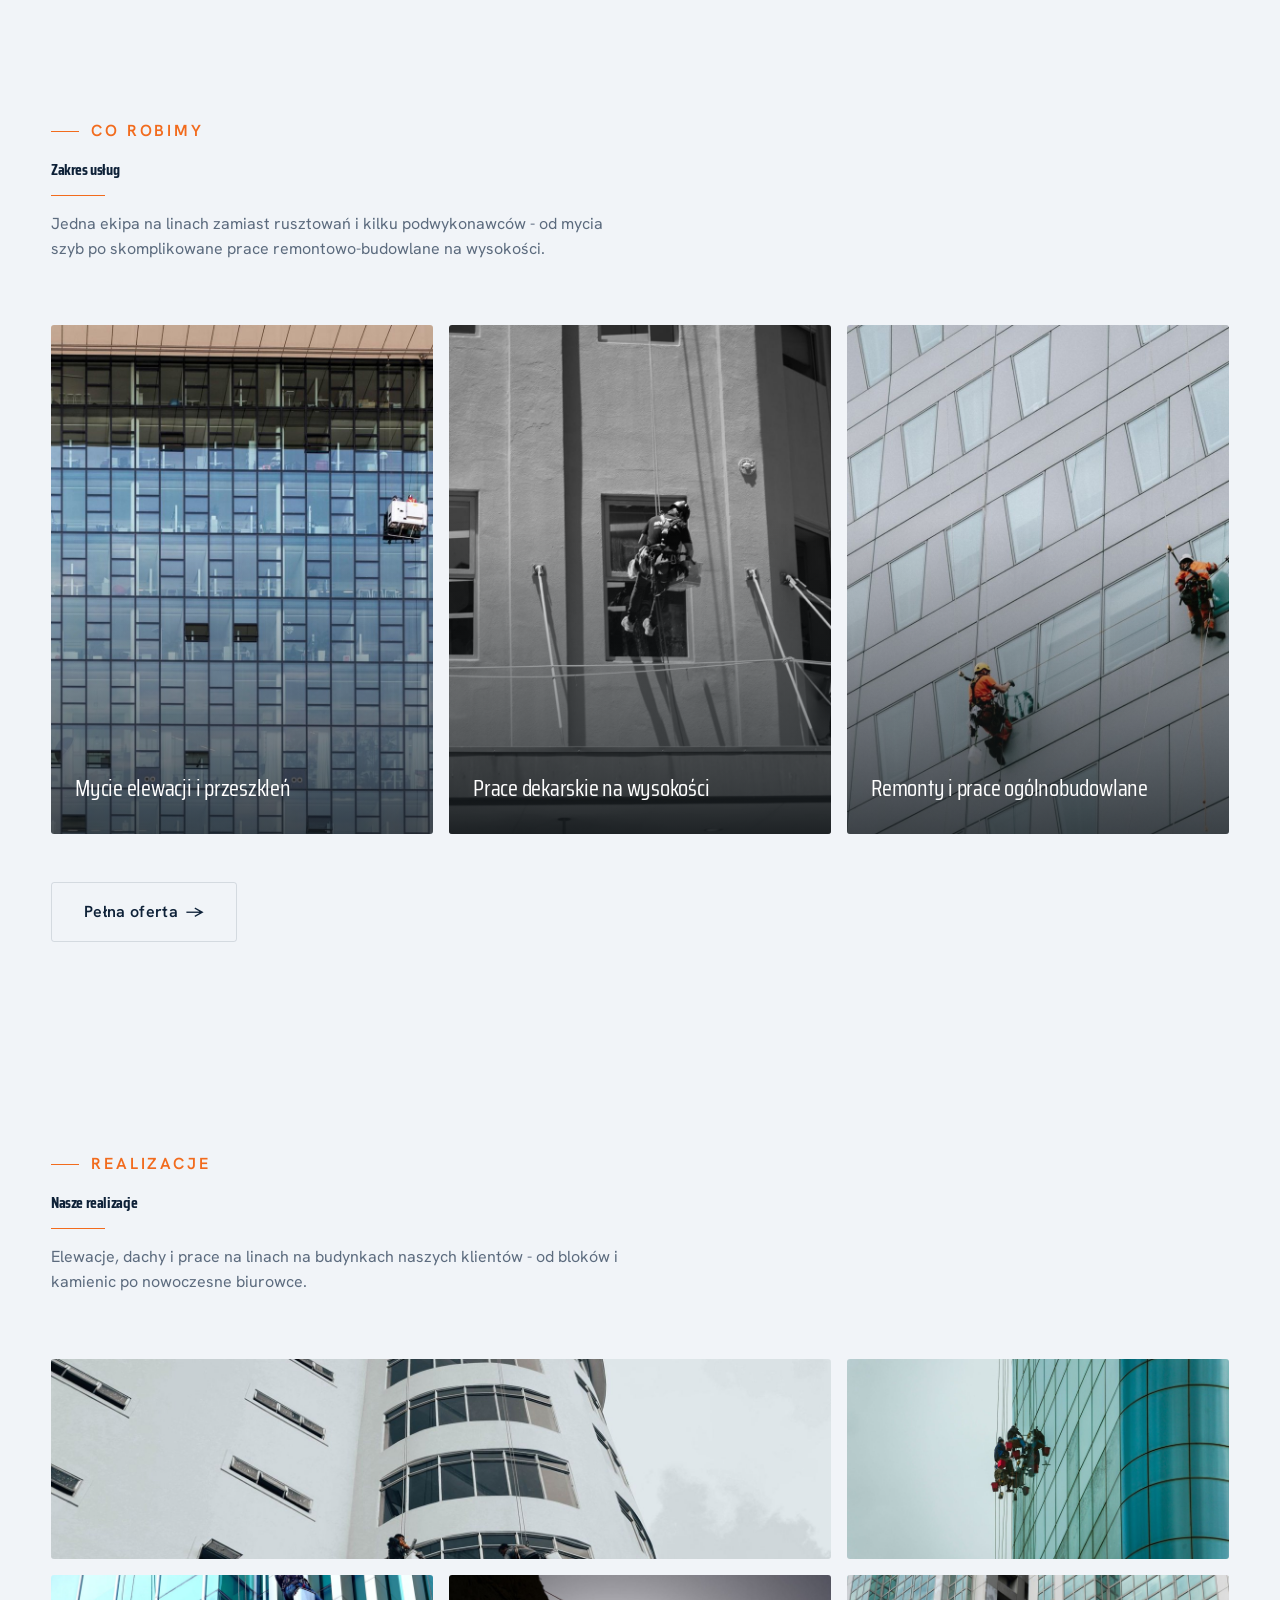
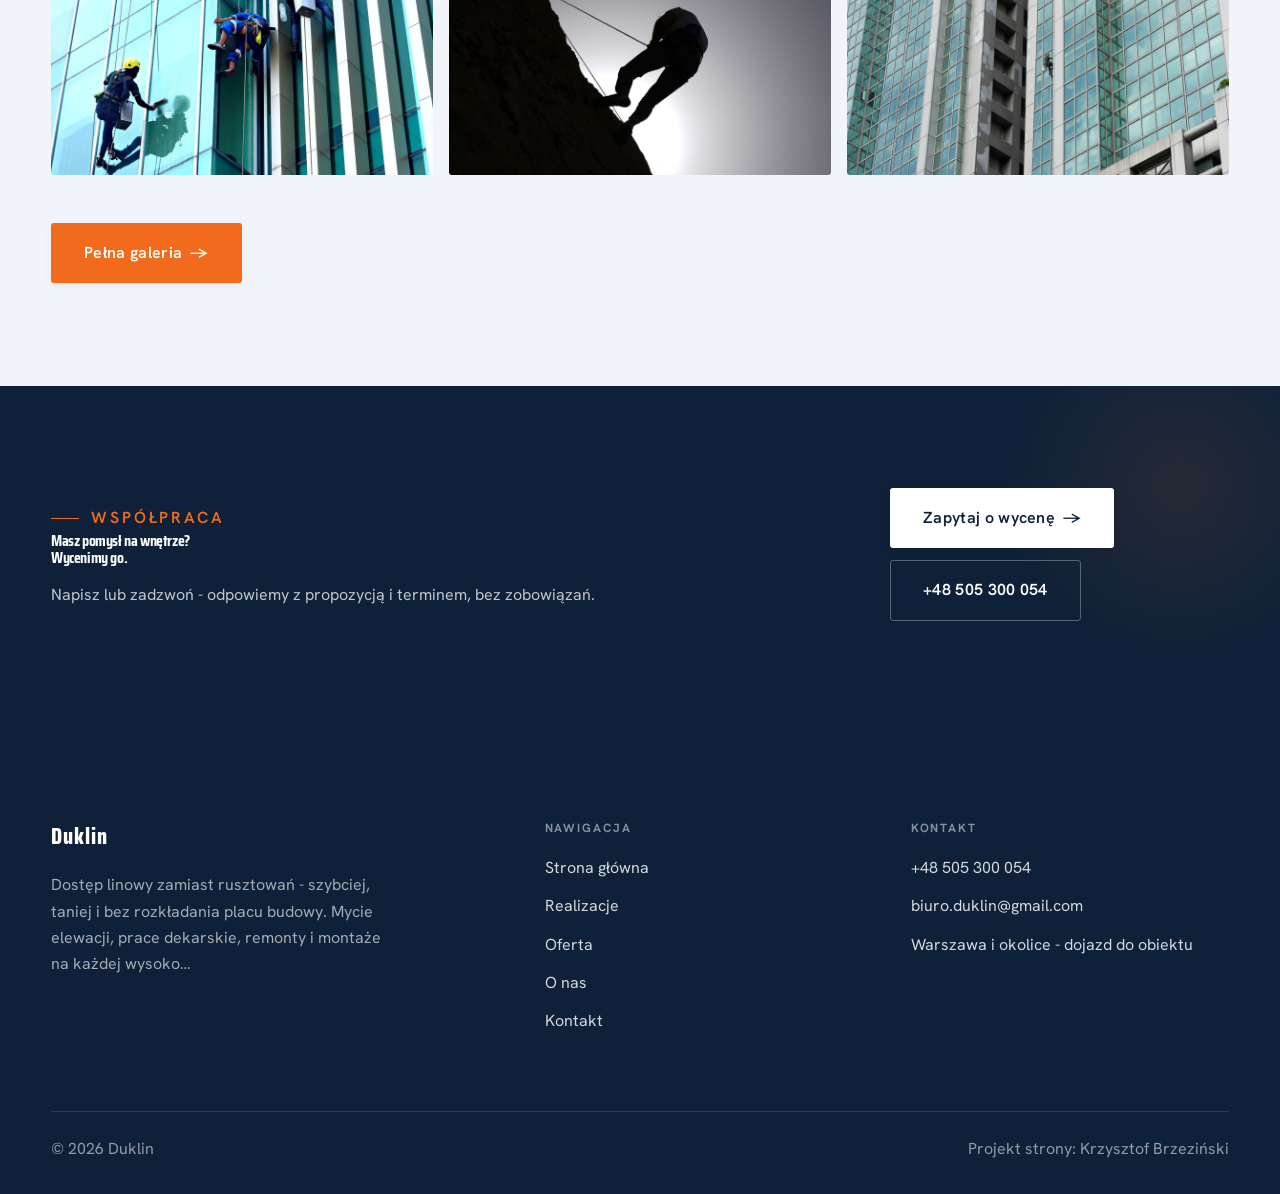
==== commit 30c5746a: "Poprawa jakości zdjęć (premium stock 1600px) + różne banery na każdej podstronie (fix round-robin be" ====
--- a/index.html
+++ b/index.html
@@ -85,11 +85,11 @@
       <p>Elewacje, dachy i prace na linach na budynkach naszych klientów - od bloków i kamienic po nowoczesne biurowce.</p>
     </div>
     <div class="gallery">
-      <div class="tile t-two3 reveal"><img src="img/g5.jpg" alt="Alpiniści na szklanej elewacji"><div class="cap">Alpiniści na szklanej elewacji<small>Mycie i prace na przeszkleniach biurowca</small></div></div>
-      <div class="tile t-third reveal"><img src="img/g6.jpg" alt="Prace na linach przy biurowcu"><div class="cap">Prace na linach przy biurowcu<small>Dostęp linowy bez rusztowań</small></div></div>
-      <div class="tile t-third reveal"><img src="img/g7.jpg" alt="Nowoczesny biurowiec"><div class="cap">Nowoczesny biurowiec<small>Mycie elewacji szklanej na wysokości</small></div></div>
-      <div class="tile t-third reveal"><img src="img/g8.jpg" alt="Zejście po linie"><div class="cap">Zejście po linie<small>Prace na elewacji budynku</small></div></div>
-      <div class="tile t-third reveal"><img src="img/g9.jpg" alt="Dach i panorama miasta"><div class="cap">Dach i panorama miasta<small>Prace dekarskie z dostępu linowego</small></div></div>
+      <div class="tile t-two3 reveal"><img src="img/g5.jpg" alt="Ekipa na szklanej elewacji"><div class="cap">Ekipa na szklanej elewacji<small>Mycie i prace na przeszkleniach biurowca</small></div></div>
+      <div class="tile t-third reveal"><img src="img/g6.jpg" alt="Prace na wysokim biurowcu"><div class="cap">Prace na wysokim biurowcu<small>Dostęp linowy bez rusztowań</small></div></div>
+      <div class="tile t-third reveal"><img src="img/g7.jpg" alt="Technik na elewacji"><div class="cap">Technik na elewacji<small>Naprawy i czyszczenie z lin</small></div></div>
+      <div class="tile t-third reveal"><img src="img/g8.jpg" alt="Mycie elewacji szklanej"><div class="cap">Mycie elewacji szklanej<small>Przeszklenia i witryny na wysokości</small></div></div>
+      <div class="tile t-third reveal"><img src="img/g9.jpg" alt="Nowoczesny biurowiec"><div class="cap">Nowoczesny biurowiec<small>Prace na zaokrąglonej elewacji</small></div></div>
     </div>
     <div style="margin-top:var(--space-7)" class="reveal"><a href="realizacje.html" class="btn btn-accent">Pełna galeria <span class="arr">→</span></a></div>
   </div>
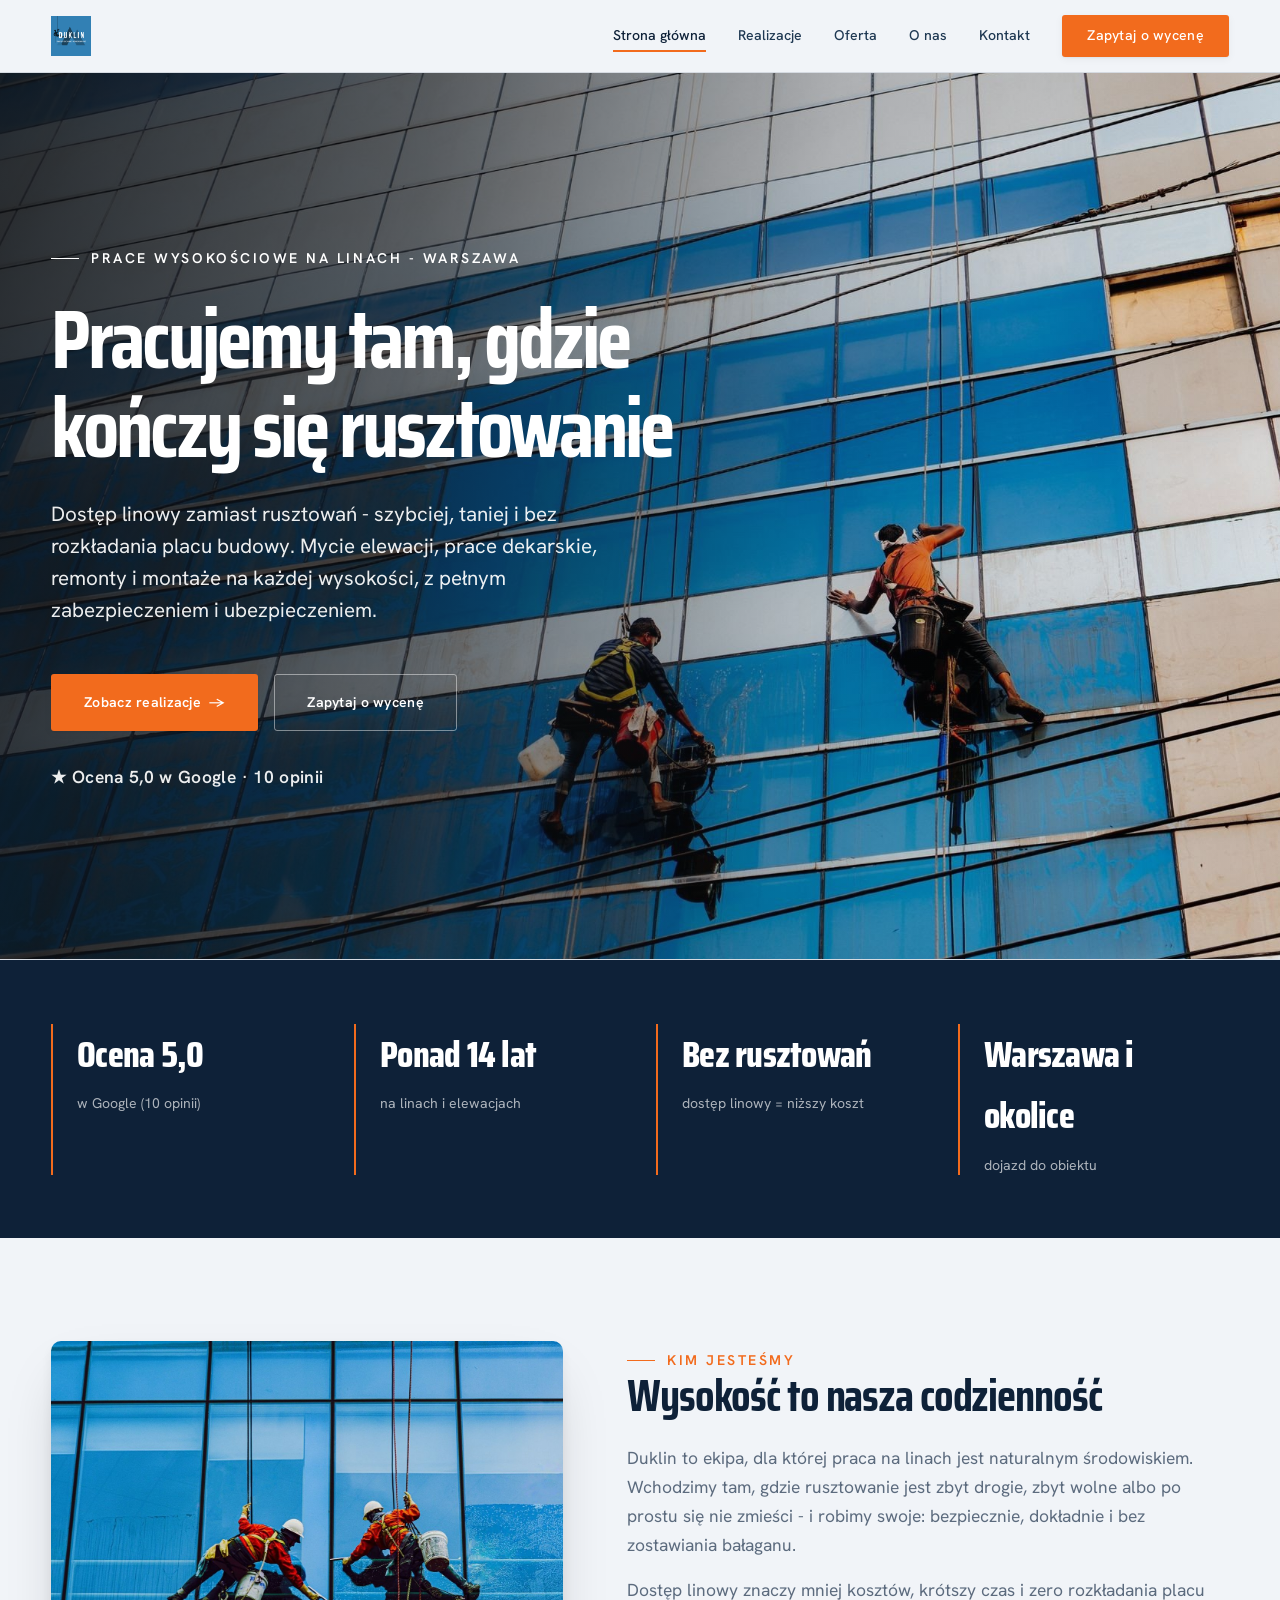
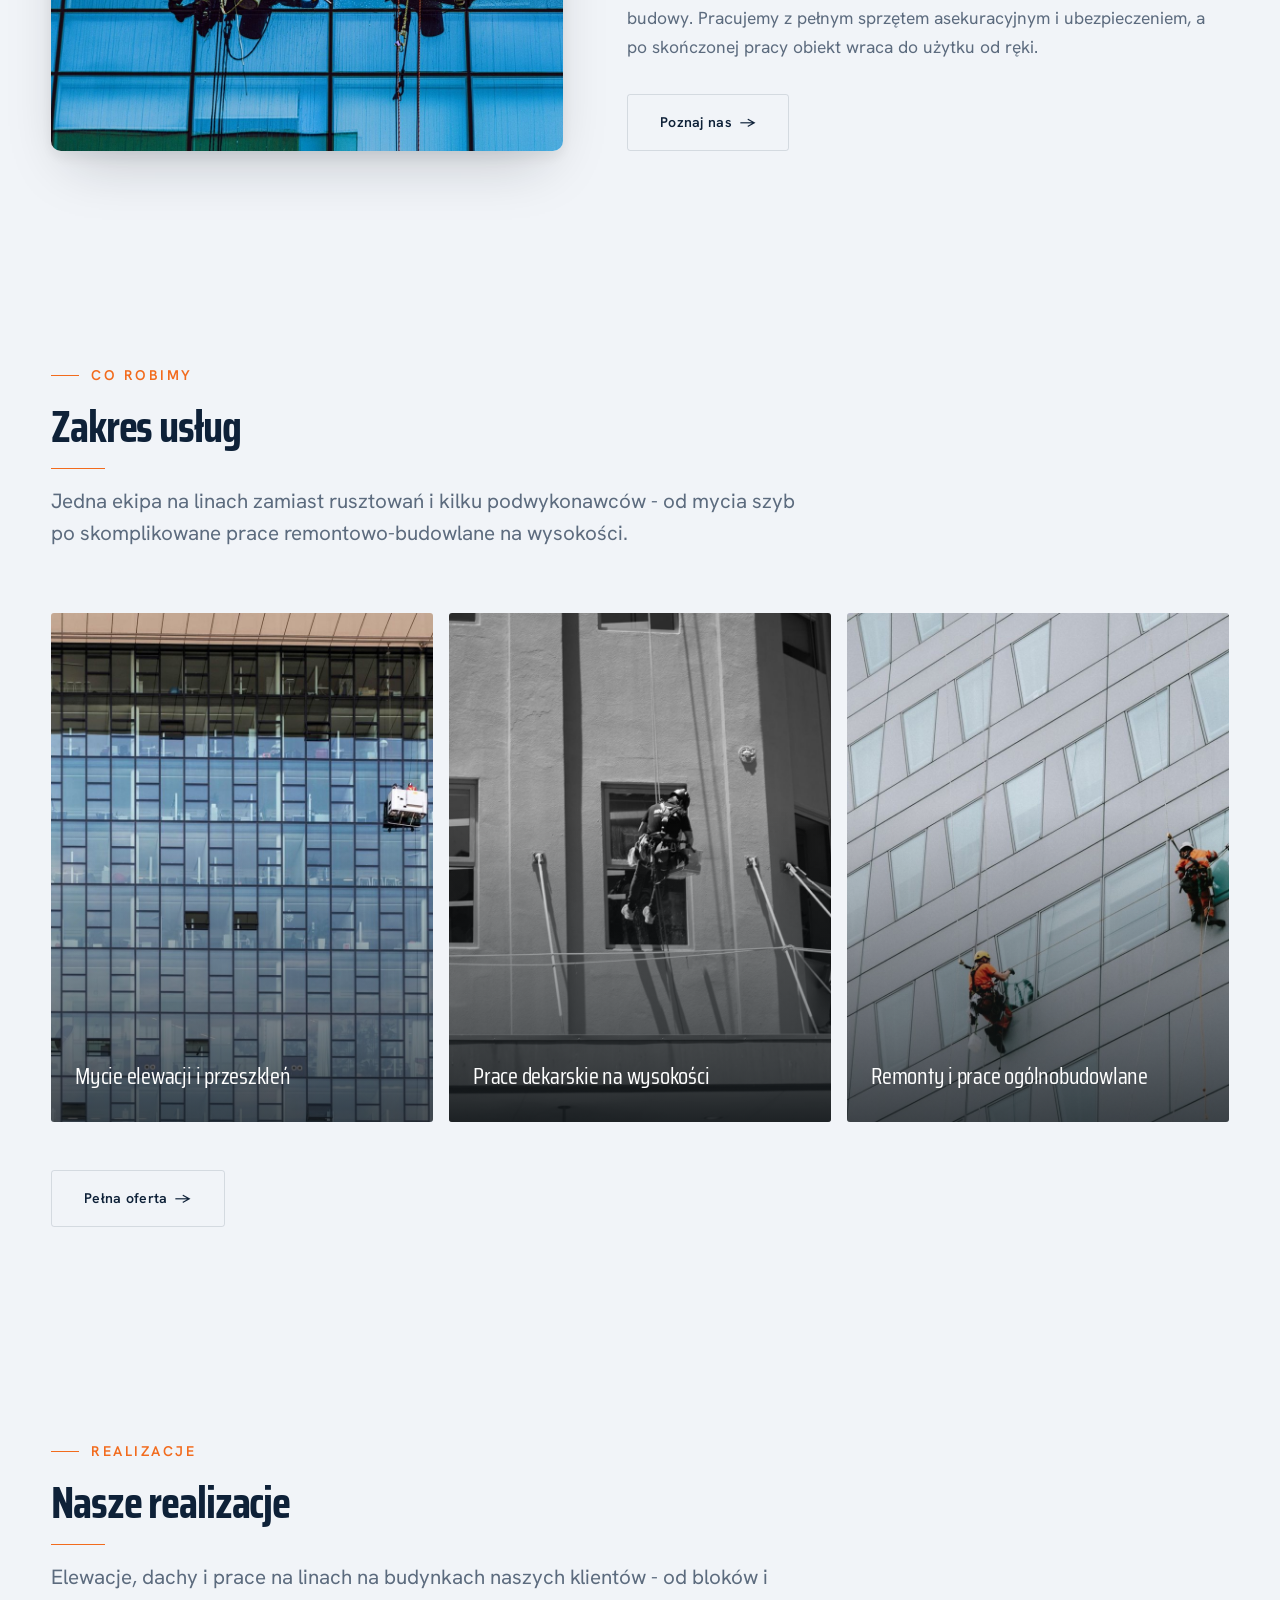
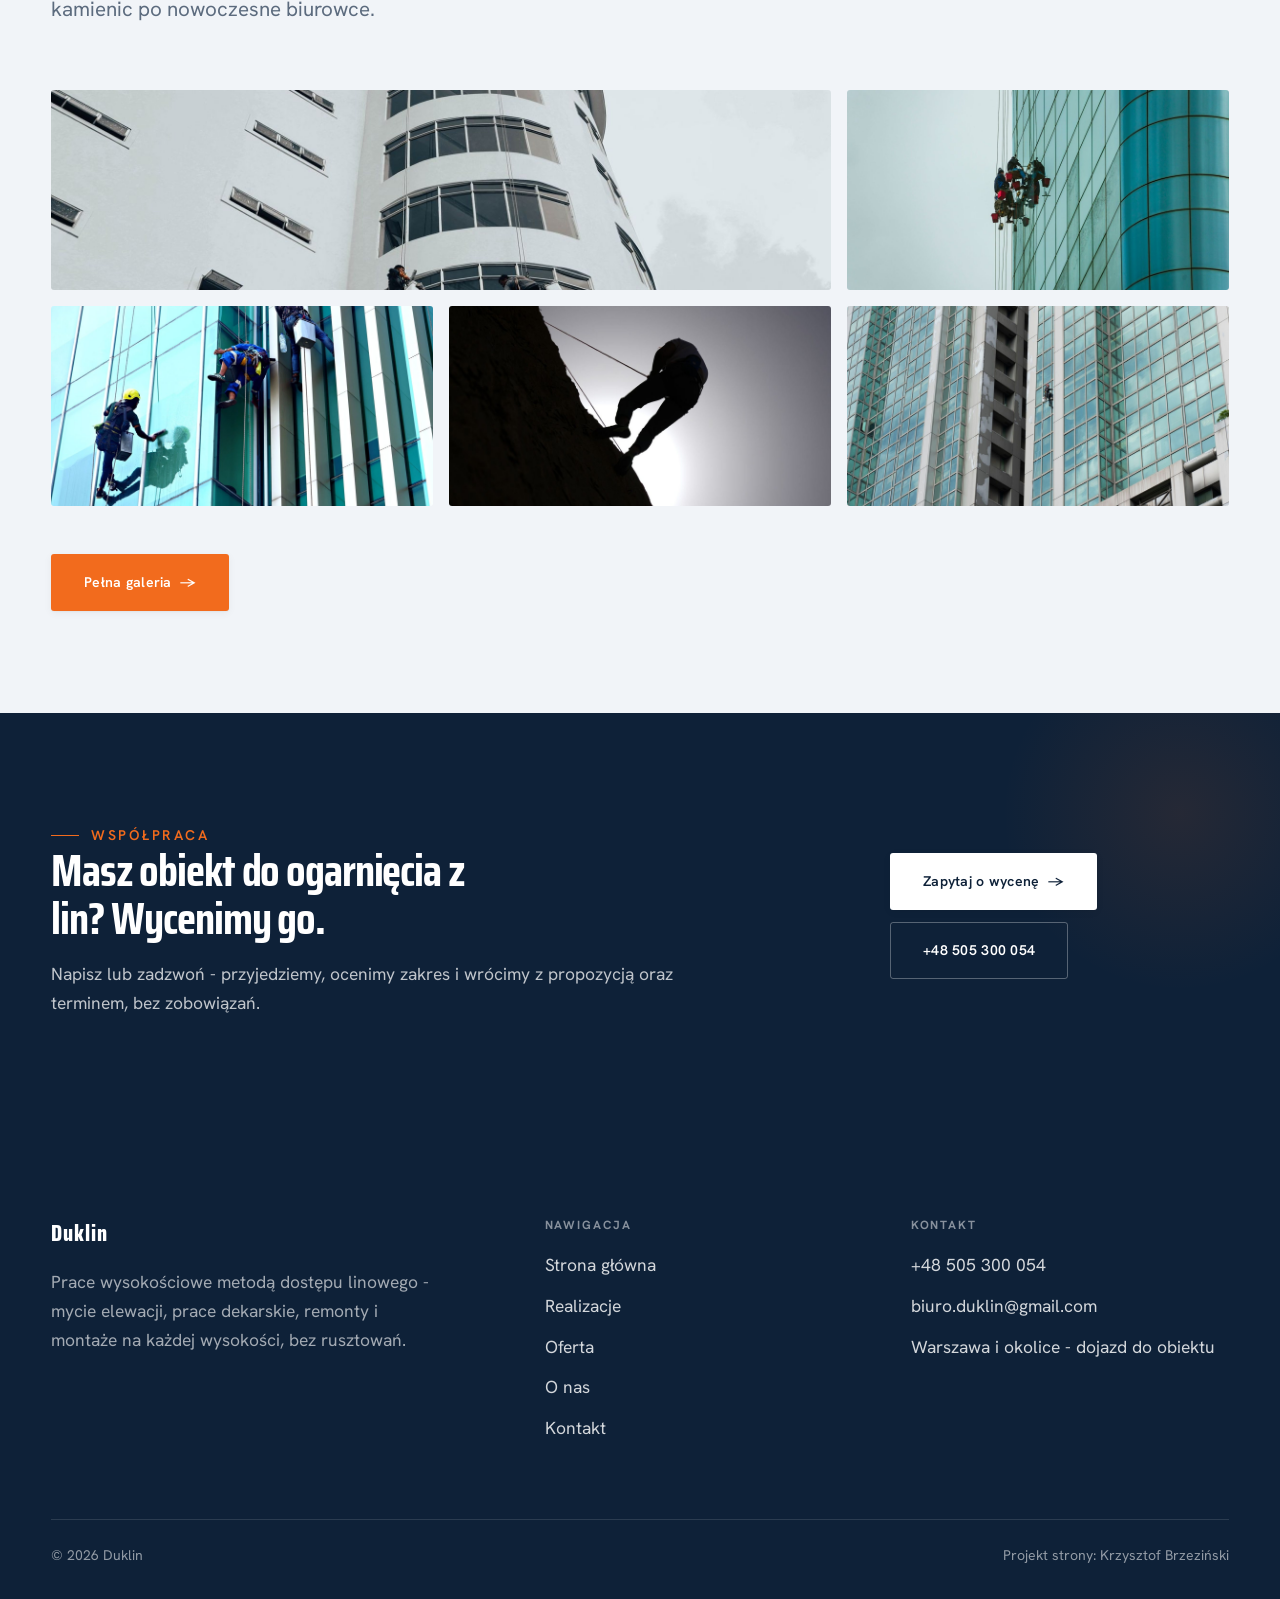
==== commit 18ad2385: "Pasek statyczny na górze + naprawa typografii i copy (mniej AI slop) - Nav: pasek jest statyczny (po" ====
--- a/index.html
+++ b/index.html
@@ -98,8 +98,8 @@
   <div class="wrap">
     <div class="reveal">
       <span class="eyebrow">Współpraca</span>
-      <h2>Masz pomysł na wnętrze? Wycenimy go.</h2>
-      <p>Napisz lub zadzwoń - odpowiemy z propozycją i terminem, bez zobowiązań.</p>
+      <h2>Masz obiekt do ogarnięcia z lin? Wycenimy go.</h2>
+      <p>Napisz lub zadzwoń - przyjedziemy, ocenimy zakres i wrócimy z propozycją oraz terminem, bez zobowiązań.</p>
     </div>
     <div class="cta-actions reveal">
       <a href="kontakt.html" class="btn btn-light">Zapytaj o wycenę <span class="arr">→</span></a>
@@ -113,7 +113,7 @@
     <div class="foot-grid">
       <div class="foot-brand">
         <div class="name">Duklin</div>
-        <p>Dostęp linowy zamiast rusztowań - szybciej, taniej i bez rozkładania placu budowy. Mycie elewacji, prace dekarskie, remonty i montaże na każdej wysoko…</p>
+        <p>Prace wysokościowe metodą dostępu linowego - mycie elewacji, prace dekarskie, remonty i montaże na każdej wysokości, bez rusztowań.</p>
       </div>
       <div class="foot-col">
         <h4>Nawigacja</h4>
--- a/assets/styles.css
+++ b/assets/styles.css
@@ -1,6 +1,6 @@
 /* ============================================================
-   STOLBASZ — premium, architektoniczny B2B fit-out
-   Jasna paleta, zero brązu. System wg premium-web-craft.
+   DUKLIN — prace wysokościowe na linach (Warszawa)
+   Jasna, architektoniczna paleta. System wg premium-web-craft.
    Projekt strony: Krzysztof Brzeziński
    ============================================================ */
 
@@ -23,12 +23,12 @@
   --space-6:32px; --space-7:48px; --space-8:64px; --space-9:96px; --space-10:128px;
 
   /* TYPOGRAFIA — fluid clamp() */
-  --text-sm:clamp(.82rem,.8rem+.1vw,.9rem);
-  --text-base:clamp(1rem,.97rem+.15vw,1.1rem);
-  --text-lg:clamp(1.12rem,1.05rem+.3vw,1.3rem);
-  --text-h3:clamp(1.2rem,1.1rem+.5vw,1.5rem);
-  --text-h2:clamp(1.9rem,1.5rem+1.9vw,2.8rem);
-  --text-h1:clamp(2.6rem,1.9rem+3.6vw,4.6rem);
+  --text-sm:clamp(.82rem,.8rem + .1vw,.9rem);
+  --text-base:clamp(1rem,.97rem + .15vw,1.1rem);
+  --text-lg:clamp(1.12rem,1.05rem + .3vw,1.3rem);
+  --text-h3:clamp(1.2rem,1.1rem + .5vw,1.5rem);
+  --text-h2:clamp(1.9rem,1.5rem + 1.9vw,2.8rem);
+  --text-h1:clamp(2.6rem,1.9rem + 3.6vw,4.6rem);
 
   /* PROMIENIE — architektoniczne, raczej ostre */
   --r-sm:3px; --r-md:6px; --r-lg:10px;
@@ -105,9 +105,8 @@
 
 /* ---------- NAV ---------- */
 .nav{
-  position:sticky;top:0;z-index:50;
-  background:color-mix(in srgb,var(--paper) 88%,transparent);
-  backdrop-filter:saturate(140%) blur(10px);
+  position:static;z-index:50;
+  background:var(--paper);
   border-bottom:var(--hairline);
 }
 .nav-inner{display:flex;align-items:center;justify-content:space-between;height:72px}
@@ -153,7 +152,7 @@
 .hero-cine .hero-copy{max-width:660px}
 .hero-cine .eyebrow{color:#fff;margin-bottom:var(--space-5)}
 .hero-cine .eyebrow::before{background:#fff}
-.hero-cine h1{color:#fff;margin-bottom:var(--space-5);font-size:clamp(2.9rem,2rem+4.4vw,5.2rem)}
+.hero-cine h1{color:#fff;margin-bottom:var(--space-5);font-size:clamp(2.9rem,2rem + 4.4vw,5.2rem)}
 .hero-cine .lead{color:rgba(255,255,255,.92);max-width:48ch;margin-bottom:var(--space-7)}
 .hero-cine .hero-actions{display:flex;flex-wrap:wrap;gap:var(--space-4)}
 @media(max-width:680px){
@@ -175,7 +174,7 @@
 /* ---------- STRIP (pasek skrótów / liczby) ---------- */
 .strip{background:var(--dark);color:#fff}
 .strip .wrap{display:grid;grid-template-columns:repeat(4,1fr);gap:var(--space-6);padding-block:var(--space-8)}
-.strip .item .k{font-family:var(--font-display);font-size:clamp(1.6rem,1.2rem+1.4vw,2.4rem);font-weight:800;letter-spacing:-.02em;color:#fff}
+.strip .item .k{font-family:var(--font-display);font-size:clamp(1.6rem,1.2rem + 1.4vw,2.4rem);font-weight:800;letter-spacing:-.02em;color:#fff}
 .strip .item .v{font-size:var(--text-sm);color:rgba(255,255,255,.66);margin-top:var(--space-2);line-height:1.45}
 .strip .item{border-left:2px solid var(--accent);padding-left:var(--space-5)}
 
@@ -246,7 +245,7 @@
 .trust{background:var(--paper-2)}
 .trust-grid{display:grid;grid-template-columns:repeat(auto-fit,minmax(240px,1fr));gap:var(--space-5);margin-top:var(--space-7)}
 .trust-card{background:#fff;border-radius:var(--r-md);padding:var(--space-7) var(--space-6);box-shadow:var(--sh-sm);border-top:3px solid var(--accent)}
-.trust-card .big{font-family:var(--font-display);font-size:clamp(1.8rem,1.3rem+1.6vw,2.6rem);font-weight:800;letter-spacing:-.02em;color:var(--ink);line-height:1}
+.trust-card .big{font-family:var(--font-display);font-size:clamp(1.8rem,1.3rem + 1.6vw,2.6rem);font-weight:800;letter-spacing:-.02em;color:var(--ink);line-height:1}
 .trust-card h3{font-size:1.12rem;margin:var(--space-3) 0 var(--space-2)}
 .trust-card p{color:var(--muted);font-size:var(--text-base);line-height:1.55}
 
@@ -362,16 +361,13 @@
 .tile{box-shadow:none;border-radius:var(--r-sm)}
 .tile:hover{box-shadow:none}
 
-/* 5) Sticky-nav kondensuje się po przewinięciu (sygnał dopracowania) */
-.nav{transition:box-shadow .4s ease,background .4s ease}
-.nav.is-stuck{box-shadow:0 1px 0 var(--line),0 14px 30px -24px rgba(0,0,0,.45)}
-.nav-inner{transition:height .35s var(--ease)}
-.nav.is-stuck .nav-inner{height:60px}
+/* 5) Pasek statyczny: stoi na samej górze strony i przewija się razem
+   z treścią — nie podąża za ekranem (nie jest sticky/fixed). */
 
 /* 6) MANIFESTO — pełnoekranowy cytat-bohater (zastępuje generyczne „Dlaczego my") */
 .manifesto{background:var(--paper-2);text-align:center}
 .manifesto .wrap{max-width:60rem}
-.manifesto p{font-family:var(--font-display);font-style:italic;font-size:clamp(1.6rem,1rem+2.4vw,2.8rem);line-height:1.32;color:var(--ink-soft);margin-inline:auto;max-width:26ch;position:relative;padding-top:var(--space-8)}
+.manifesto p{font-family:var(--font-display);font-style:italic;font-size:clamp(1.6rem,1rem + 2.4vw,2.8rem);line-height:1.32;color:var(--ink-soft);margin-inline:auto;max-width:26ch;position:relative;padding-top:var(--space-8)}
 .manifesto p::before{content:"";position:absolute;top:0;left:50%;transform:translateX(-50%);width:54px;height:1px;background:var(--accent)}
 .manifesto p span{color:var(--accent);font-style:italic}
 
@@ -387,5 +383,4 @@
 
 /* 8) LOGO klienta w nagłówku (gdy podane --logo) */
 .brand-logo{height:40px;width:auto;max-width:220px;object-fit:contain;display:block}
-.nav.is-stuck .brand-logo{height:34px}
 @media(max-width:680px){.brand-logo{height:32px}}
